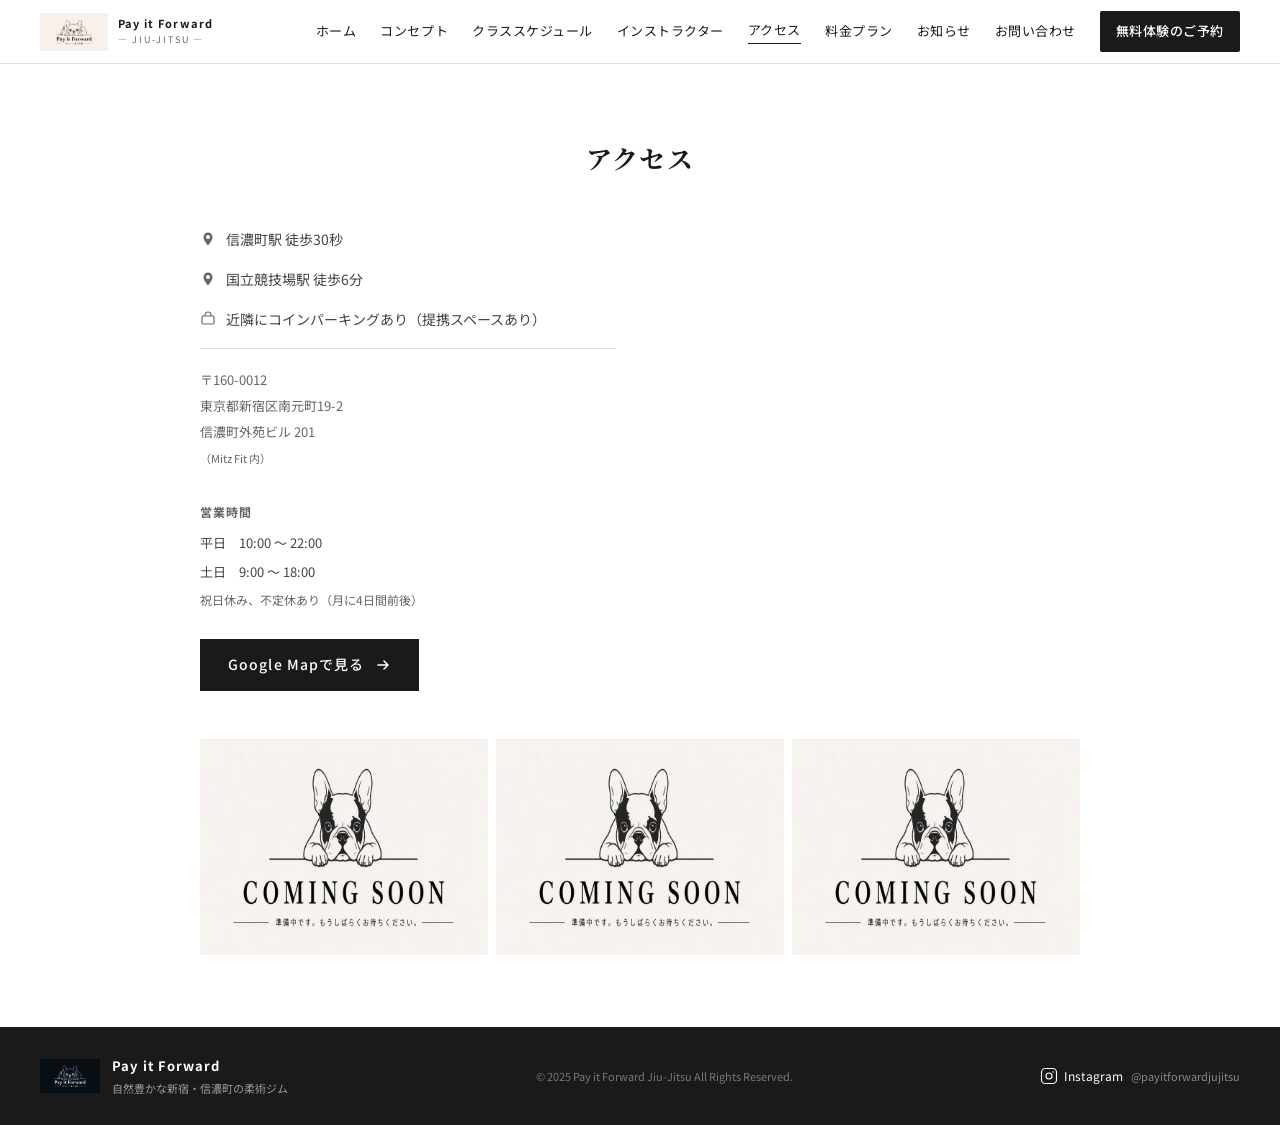
==== access.html @ 519ee36d "Add files via upload" ====
<!DOCTYPE html>
<html lang="ja">
<head>
    <meta charset="UTF-8">
  <meta name="color-scheme" content="light">
  <meta name="viewport" content="width=device-width, initial-scale=1.0">
  <meta name="description" content="東京都新宿区南元町19-2 信濃町外苑ビル201（Mitz Fit内）。信濃町駅徒歩30秒、国立競技場駅徒歩6分。営業時間：平日10:00〜22:00、土日9:00〜18:00。">
  <meta name="keywords" content="アクセス,信濃町,新宿区南元町,柔術,道場,地図,営業時間">
  <meta name="robots" content="index, follow">
  <title>アクセス｜Pay it Forward JIU-JITSU｜信濃町駅徒歩30秒</title>

  <!-- OGP -->
  <meta property="og:type" content="website">
  <meta property="og:title" content="アクセス｜Pay it Forward JIU-JITSU｜信濃町駅徒歩30秒">
  <meta property="og:description" content="東京都新宿区南元町19-2 信濃町外苑ビル201（Mitz Fit内）。信濃町駅徒歩30秒、国立競技場駅徒歩6分。営業時間：平日10:00〜22:00、土日9:00〜18:00。">
  <meta property="og:url" content="https://mrx-lab13.github.io/test/access.html">
  <meta property="og:image" content="https://mrx-lab13.github.io/test/logo.png">
  <meta property="og:site_name" content="Pay it Forward JIU-JITSU">
  <meta property="og:locale" content="ja_JP">

  <!-- Twitter Card -->
  <meta name="twitter:card" content="summary">
  <meta name="twitter:title" content="アクセス｜Pay it Forward JIU-JITSU｜信濃町駅徒歩30秒">
  <meta name="twitter:description" content="東京都新宿区南元町19-2 信濃町外苑ビル201（Mitz Fit内）。信濃町駅徒歩30秒、国立競技場駅徒歩6分。営業時間：平日10:00〜22:00、土日9:00〜18:00。">
  <meta name="twitter:image" content="https://mrx-lab13.github.io/test/logo.png">

  <!-- Favicon -->
  <link rel="icon" type="image/png" href="logo.png">
  <link rel="apple-touch-icon" href="logo.png">

  <!-- 表示速度最適化 -->
  <link rel="preconnect" href="https://fonts.googleapis.com">
  <link rel="preconnect" href="https://fonts.gstatic.com" crossorigin>
  <link rel="dns-prefetch" href="https://fonts.googleapis.com">

  <link rel="stylesheet" href="common.css">
  <style>
    .access-section {
      padding: 72px 40px;
      max-width: 960px;
      margin: 0 auto;
    }

    /* 住所左・地図右 */
    .access-layout {
      display: grid;
      grid-template-columns: 1fr 1fr;
      gap: 48px;
      margin-bottom: 48px;
      align-items: start;
    }

    .access-info-item {
      display: flex;
      align-items: flex-start;
      gap: 10px;
      font-size: 14px;
      line-height: 1.7;
      margin-bottom: 16px;
      color: #444;
    }

    .access-info-item svg { flex-shrink: 0; margin-top: 3px; }

    .access-address {
      border-top: 1px solid var(--gray-mid);
      padding-top: 18px;
      margin-top: 8px;
      margin-bottom: 28px;
      font-size: 13px;
      color: var(--gray-text);
      line-height: 2;
    }

    /* 地図 */
    .access-map {
      width: 100%;
      aspect-ratio: 4/3;
      overflow: hidden;
      min-height: 280px;
    }

    .access-map img {
      width: 100%;
      height: 100%;
      object-fit: cover;
    }

    /* 施設写真 3枚 */
    .access-photos {
      display: grid;
      grid-template-columns: repeat(3, 1fr);
      gap: 8px;
    }

    .access-photos img {
      width: 100%;
      aspect-ratio: 4/3;
      object-fit: cover;
    }

    /* ===== TABLET ===== */
    @media (max-width: 1024px) {
      .access-section { padding: 56px 24px; }
      .access-layout { gap: 28px; }
    }

    /* ===== SP ===== */
    @media (max-width: 768px) {
      .access-section { padding: 40px 20px; }

      .access-layout {
        grid-template-columns: 1fr;
        gap: 28px;
        margin-bottom: 32px;
      }

      .access-map { aspect-ratio: 16/9; }
      .access-photos { gap: 6px; }
    }

    @media (max-width: 480px) {
      .access-photos {
        grid-template-columns: 1fr;
        gap: 8px;
      }
      .access-photos img { aspect-ratio: 16/9; }
    }
  </style>
</head>
<body>
  <div class="page-wrapper">

    <header class="site-header">
      <a href="index.html" class="site-logo">
        <img src="logo.png" alt="Pay it Forward Jiu-Jitsu ロゴ">
        <div><div class="logo-text">Pay it Forward</div><div class="logo-sub">— JIU-JITSU —</div></div>
      </a>
      <nav class="site-nav">
        <a href="index.html">ホーム</a>
        <a href="concept.html">コンセプト</a>
        <a href="schedule.html">クラススケジュール</a>
        <a href="instructor.html">インストラクター</a>
        <a href="access.html" class="active">アクセス</a>
        <a href="pricing.html">料金プラン</a>
        <a href="news.html">お知らせ</a>
        <a href="contact.html">お問い合わせ</a>
        <a href="contact.html" class="btn-cta">無料体験のご予約</a>
      </nav>
      <button class="hamburger" id="hamburger" aria-label="メニュー"><span></span><span></span><span></span></button>
    </header>

    <div class="mobile-menu" id="mobileMenu">
      <a href="index.html">ホーム</a>
      <a href="concept.html">コンセプト</a>
      <a href="schedule.html">クラススケジュール</a>
      <a href="instructor.html">インストラクター</a>
      <a href="access.html">アクセス</a>
      <a href="pricing.html">料金プラン</a>
      <a href="news.html">お知らせ</a>
      <a href="contact.html">お問い合わせ</a>
      <a href="contact.html" class="btn-cta">無料体験のご予約</a>
    </div>

    <main>
      <section class="access-section">
        <h2 class="section-title">アクセス</h2>

        <div class="access-layout">
          <div>
            <div class="access-info-item">
              <svg width="16" height="16" viewBox="0 0 16 16" fill="none"><path d="M8 1.5C5.52 1.5 3.5 3.52 3.5 6c0 3.75 4.5 8.5 4.5 8.5S12.5 9.75 12.5 6c0-2.48-2.02-4.5-4.5-4.5zM8 8a2 2 0 1 1 0-4 2 2 0 0 1 0 4z" fill="#666"/></svg>
              信濃町駅 徒歩30秒
            </div>
            <div class="access-info-item">
              <svg width="16" height="16" viewBox="0 0 16 16" fill="none"><path d="M8 1.5C5.52 1.5 3.5 3.52 3.5 6c0 3.75 4.5 8.5 4.5 8.5S12.5 9.75 12.5 6c0-2.48-2.02-4.5-4.5-4.5zM8 8a2 2 0 1 1 0-4 2 2 0 0 1 0 4z" fill="#666"/></svg>
              国立競技場駅 徒歩6分
            </div>
            <div class="access-info-item">
              <svg width="16" height="16" viewBox="0 0 16 16" fill="none"><rect x="2" y="5" width="12" height="8" rx="1.5" stroke="#666" stroke-width="1.2"/><path d="M5 5V4a3 3 0 0 1 6 0v1" stroke="#666" stroke-width="1.2"/></svg>
              近隣にコインパーキングあり（提携スペースあり）
            </div>

            <div class="access-address">
              〒160-0012<br>
              東京都新宿区南元町19-2<br>
              信濃町外苑ビル 201<br>
              <span style="font-size:11px;color:var(--gray-text);">（Mitz Fit 内）</span>
            </div>

            <div style="margin-bottom:24px;font-size:13px;line-height:2.2;color:#444;"><div style="font-weight:700;font-size:12px;letter-spacing:0.08em;color:var(--gray-text);margin-bottom:4px;">営業時間</div>平日　10:00 〜 22:00<br>土日　9:00 〜 18:00<br><span style="font-size:12px;color:var(--gray-text);">祝日休み、不定休あり（月に4日間前後）</span></div>
            <a href="https://maps.google.com/maps?q=東京都新宿区南元町19-2+信濃町外苑ビル201" target="_blank" rel="noopener" class="btn-primary">
              Google Mapで見る
              <svg width="16" height="16" viewBox="0 0 16 16" fill="none"><path d="M3 8h10M9 4l4 4-4 4" stroke="#fff" stroke-width="1.5" stroke-linecap="round" stroke-linejoin="round"/></svg>
            </a>
          </div>

          <div class="access-map">
            <iframe
              src="https://maps.google.com/maps?q=%E6%9D%B1%E4%BA%AC%E9%83%BD%E6%96%B0%E5%AE%BF%E5%8C%BA%E5%8D%97%E5%85%83%E7%94%BA19-2+%E4%BF%A1%E6%BF%83%E7%94%BA%E5%A4%96%E8%8B%91%E3%83%93%E3%83%AB201&output=embed&z=17"
              width="100%"
              height="100%"
              style="border:0; display:block;"
              allowfullscreen=""
              loading="lazy"
              referrerpolicy="no-referrer-when-downgrade"
              title="Pay it Forward Jiu-Jitsu アクセスマップ">
            </iframe>
          </div>
        </div>

        <!-- 施設写真 -->
        <div class="access-photos">
          <!-- 9.jpg: 外観・入口 -->
          <img src="9.jpg" loading="lazy" alt="施設外観">
          <!-- 10.jpg: 道場内部 -->
          <img src="10.jpg" loading="lazy" alt="道場内部">
          <!-- 11.jpg: 設備・ロッカー -->
          <img src="11.jpg" loading="lazy" alt="施設設備">
        </div>

      </section>
    </main>

    <footer class="site-footer">
      <div class="footer-logo">
        <img src="logo.png" alt="ロゴ">
        <div><div class="footer-logo-name">Pay it Forward</div><div class="footer-logo-tagline">自然豊かな新宿・信濃町の柔術ジム</div></div>
      </div>
      <div class="footer-copy">&copy; 2025 Pay it Forward Jiu-Jitsu All Rights Reserved.</div>
      <div class="footer-sns">
        <a href="#"><svg width="18" height="18" viewBox="0 0 24 24" fill="none"><rect x="2" y="2" width="20" height="20" rx="5" stroke="white" stroke-width="1.5"/><circle cx="12" cy="12" r="4" stroke="white" stroke-width="1.5"/><circle cx="17.5" cy="6.5" r="1" fill="white"/></svg>Instagram</a>
        <span class="footer-sns-handle">@payitforwardjujitsu</span>
      </div>
    </footer>

  </div>
  <script>
    var ham = document.getElementById('hamburger');
    var menu = document.getElementById('mobileMenu');
    ham.addEventListener('click', function() { ham.classList.toggle('open'); menu.classList.toggle('open'); document.body.classList.toggle('menu-open'); });
    menu.querySelectorAll('a').forEach(function(a) { a.addEventListener('click', function() { ham.classList.remove('open'); menu.classList.remove('open'); document.body.classList.remove('menu-open'); }); });
  </script>
</body>
</html>
---- common.css ----
/* ===== GOOGLE FONTS ===== */
@import url('https://fonts.googleapis.com/css2?family=Noto+Sans+JP:wght@300;400;500;700&family=Noto+Serif+JP:wght@400;700&display=swap');

/* ===== RESET & BASE ===== */
*, *::before, *::after { box-sizing: border-box; margin: 0; padding: 0; }

:root {
  --black: #1a1a1a;
  --white: #ffffff;
  --gray-light: #f5f5f5;
  --gray-mid: #e0e0e0;
  --gray-text: #666666;
  --font-serif: 'Noto Serif JP', 'Georgia', serif;
  --font-sans: 'Noto Sans JP', 'Helvetica Neue', sans-serif;
  --header-h: 64px;
}

html {
  font-size: 16px;
  scroll-behavior: smooth;
  color-scheme: light only;
}

body {
  font-family: var(--font-sans);
  color: #1a1a1a;
  background-color: #ffffff;
  line-height: 1.7;
  -webkit-font-smoothing: antialiased;
}

/* ダークモード完全無効化 */
@media (prefers-color-scheme: dark) {
  html { color-scheme: light; }
  body { background-color: #ffffff !important; color: #1a1a1a !important; }
  * { color: inherit; background-color: inherit; }
}

img { max-width: 100%; height: auto; display: block; }
a { color: inherit; text-decoration: none; }
ul { list-style: none; }

/* ===== HEADER ===== */
.site-header {
  display: flex;
  align-items: center;
  justify-content: space-between;
  padding: 0 40px;
  height: var(--header-h);
  border-bottom: 1px solid var(--gray-mid);
  background: var(--white);
  position: sticky;
  top: 0;
  z-index: 200;
}

.site-logo {
  display: flex;
  align-items: center;
  gap: 10px;
  flex-shrink: 0;
}

.site-logo img { height: 38px; width: auto; }

.logo-text {
  font-size: 11px;
  font-weight: 700;
  letter-spacing: 0.1em;
  line-height: 1.4;
}

.logo-sub {
  font-size: 9px;
  letter-spacing: 0.2em;
  color: var(--gray-text);
}

/* ===== NAV (PC) ===== */
.site-nav {
  display: flex;
  align-items: center;
  gap: 24px;
}

.site-nav a {
  font-size: 13px;
  color: var(--black);
  letter-spacing: 0.04em;
  white-space: nowrap;
  transition: opacity 0.2s;
}

.site-nav a:hover { opacity: 0.5; }

.site-nav a.active {
  border-bottom: 1.5px solid var(--black);
  padding-bottom: 1px;
}

.btn-cta {
  background: var(--black);
  color: var(--white) !important;
  padding: 9px 16px;
  font-size: 12px;
  font-weight: 500;
  letter-spacing: 0.05em;
  white-space: nowrap;
  border-radius: 2px;
  transition: opacity 0.2s;
}

.btn-cta:hover { opacity: 0.7 !important; border-bottom: none !important; }

/* ===== HAMBURGER (SP/TAB) ===== */
.hamburger {
  display: none;
  flex-direction: column;
  justify-content: center;
  gap: 5px;
  width: 32px;
  height: 32px;
  cursor: pointer;
  background: none;
  border: none;
  padding: 4px;
  z-index: 300;
}

.hamburger span {
  display: block;
  height: 1.5px;
  background: var(--black);
  transition: all 0.3s;
  transform-origin: center;
}

.hamburger.open span:nth-child(1) { transform: translateY(6.5px) rotate(45deg); }
.hamburger.open span:nth-child(2) { opacity: 0; }
.hamburger.open span:nth-child(3) { transform: translateY(-6.5px) rotate(-45deg); }

/* ===== MOBILE MENU OVERLAY ===== */
.mobile-menu {
  display: none;
  position: fixed;
  inset: 0;
  background: var(--white);
  z-index: 150;
  flex-direction: column;
  align-items: center;
  justify-content: center;
  gap: 0;
  padding-top: var(--header-h);
}

.mobile-menu.open { display: flex; }

.mobile-menu a {
  font-size: 16px;
  font-weight: 500;
  letter-spacing: 0.08em;
  color: var(--black);
  width: 100%;
  max-width: 320px;
  padding: 18px 0;
  text-align: center;
  border-bottom: 1px solid var(--gray-mid);
}

.mobile-menu .btn-cta {
  margin-top: 32px;
  background: var(--black);
  color: var(--white) !important;
  border-radius: 2px;
  border-bottom: none !important;
  padding: 14px 32px;
  font-size: 14px;
  max-width: 280px;
}

/* ===== BUTTONS ===== */
.btn-primary {
  display: inline-flex;
  align-items: center;
  gap: 10px;
  background: var(--black);
  color: var(--white);
  padding: 14px 28px;
  font-size: 14px;
  font-weight: 500;
  letter-spacing: 0.08em;
  border: none;
  cursor: pointer;
  transition: opacity 0.2s;
  font-family: var(--font-sans);
}

.btn-primary:hover { opacity: 0.75; }

/* ===== SECTION TITLE ===== */
.section-title {
  font-family: var(--font-serif);
  font-size: 26px;
  font-weight: 700;
  letter-spacing: 0.05em;
  text-align: center;
  margin-bottom: 48px;
}

/* ===== PAGE WRAPPER ===== */
.page-wrapper { min-height: 100vh; display: flex; flex-direction: column; }
main { flex: 1; }

/* ===== FOOTER ===== */
.site-footer {
  background: var(--black);
  color: var(--white);
  padding: 28px 40px;
  display: flex;
  align-items: center;
  justify-content: space-between;
  gap: 16px;
  flex-wrap: wrap;
}

.footer-logo { display: flex; align-items: center; gap: 12px; }
.footer-logo img { height: 34px; filter: invert(1); }
.footer-logo-name { font-size: 13px; font-weight: 700; letter-spacing: 0.08em; }
.footer-logo-tagline { font-size: 11px; color: #999; margin-top: 2px; }
.footer-copy { font-size: 11px; color: #777; }

.footer-sns { display: flex; align-items: center; gap: 8px; }
.footer-sns a {
  display: flex; align-items: center; gap: 6px;
  font-size: 12px; color: var(--white);
  transition: opacity 0.2s;
}
.footer-sns a:hover { opacity: 0.7; }
.footer-sns-handle { font-size: 11px; color: #888; }

/* ===== HAMBURGER JS ===== */
/* toggled via JS: body.menu-open */
body.menu-open { overflow: hidden; }

/* ============================================================
   RESPONSIVE BREAKPOINTS
   PC:      1025px〜
   Tablet:  769px〜1024px
   SP:      〜768px
   ============================================================ */

/* ---------- Tablet ---------- */
@media (max-width: 1024px) {
  .site-header { padding: 0 24px; }
  .site-nav { gap: 14px; }
  .site-nav a { font-size: 12px; }
  .site-footer { padding: 24px 24px; }
  .section-title { font-size: 24px; }
}

/* ---------- Tablet以下: ハンバーガー ---------- */
@media (max-width: 768px) {
  :root { --header-h: 56px; }
  .site-header { padding: 0 20px; }
  .site-nav { display: none; }
  .hamburger { display: flex; }
  .section-title { font-size: 20px; margin-bottom: 28px; }

  .site-footer {
    flex-direction: column;
    align-items: flex-start;
    gap: 16px;
    padding: 24px 20px;
  }

  .footer-copy { font-size: 10px; }
}

/* ---------- SP ---------- */
@media (max-width: 480px) {
  .btn-primary { font-size: 13px; padding: 12px 20px; }
}
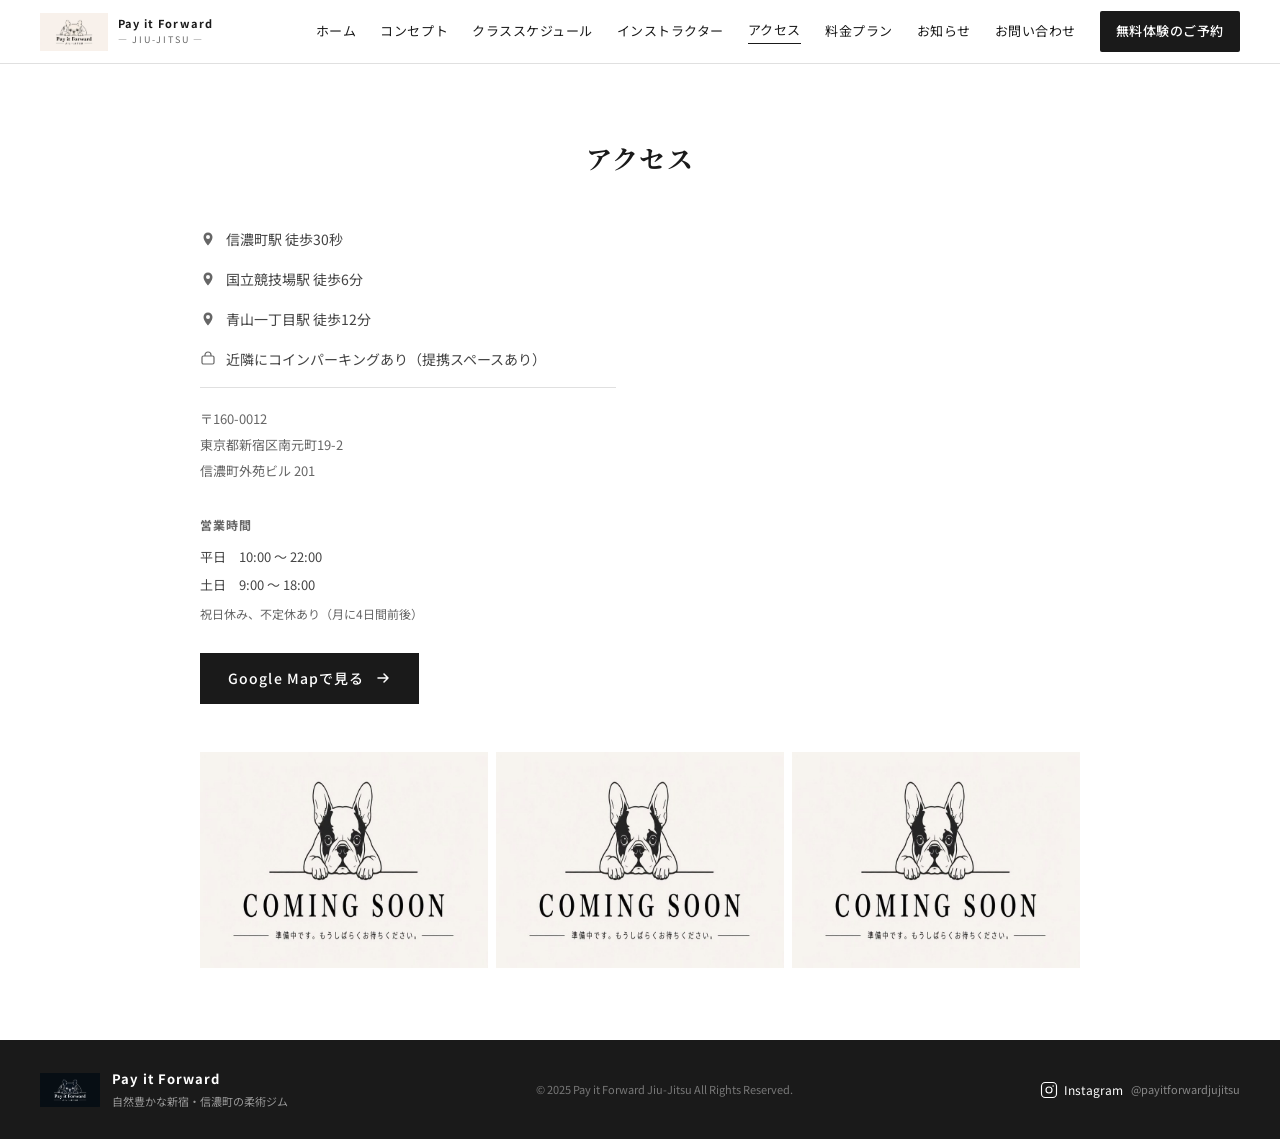
==== commit a704d75e: "Add files via upload" ====
--- a/access.html
+++ b/access.html
@@ -177,6 +177,10 @@
               国立競技場駅 徒歩6分
             </div>
             <div class="access-info-item">
+              <svg width="16" height="16" viewBox="0 0 16 16" fill="none"><path d="M8 1.5C5.52 1.5 3.5 3.52 3.5 6c0 3.75 4.5 8.5 4.5 8.5S12.5 9.75 12.5 6c0-2.48-2.02-4.5-4.5-4.5zM8 8a2 2 0 1 1 0-4 2 2 0 0 1 0 4z" fill="#666"/></svg>
+              青山一丁目駅 徒歩12分
+            </div>
+            <div class="access-info-item">
               <svg width="16" height="16" viewBox="0 0 16 16" fill="none"><rect x="2" y="5" width="12" height="8" rx="1.5" stroke="#666" stroke-width="1.2"/><path d="M5 5V4a3 3 0 0 1 6 0v1" stroke="#666" stroke-width="1.2"/></svg>
               近隣にコインパーキングあり（提携スペースあり）
             </div>
@@ -185,7 +189,6 @@
               〒160-0012<br>
               東京都新宿区南元町19-2<br>
               信濃町外苑ビル 201<br>
-              <span style="font-size:11px;color:var(--gray-text);">（Mitz Fit 内）</span>
             </div>
 
             <div style="margin-bottom:24px;font-size:13px;line-height:2.2;color:#444;"><div style="font-weight:700;font-size:12px;letter-spacing:0.08em;color:var(--gray-text);margin-bottom:4px;">営業時間</div>平日　10:00 〜 22:00<br>土日　9:00 〜 18:00<br><span style="font-size:12px;color:var(--gray-text);">祝日休み、不定休あり（月に4日間前後）</span></div>
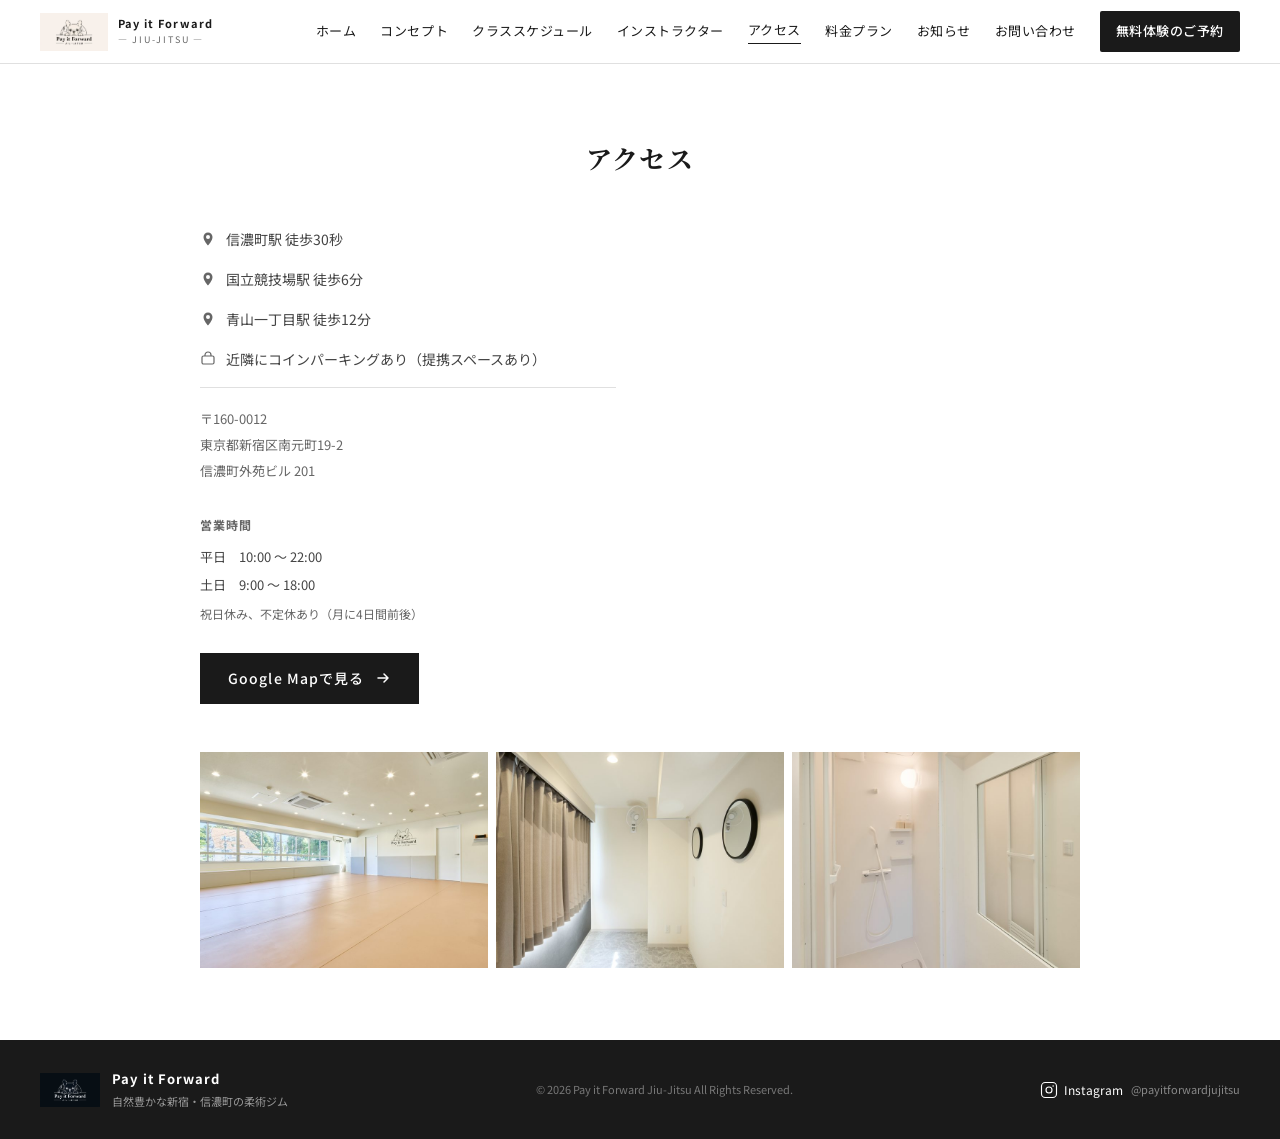
==== commit 42bcbe6b: "Add files via upload" ====
--- a/access.html
+++ b/access.html
@@ -13,8 +13,8 @@
   <meta property="og:type" content="website">
   <meta property="og:title" content="アクセス｜Pay it Forward JIU-JITSU｜信濃町駅徒歩30秒">
   <meta property="og:description" content="東京都新宿区南元町19-2 信濃町外苑ビル201（Mitz Fit内）。信濃町駅徒歩30秒、国立競技場駅徒歩6分。営業時間：平日10:00〜22:00、土日9:00〜18:00。">
-  <meta property="og:url" content="https://mrx-lab13.github.io/test/access.html">
-  <meta property="og:image" content="https://mrx-lab13.github.io/test/logo.png">
+  <meta property="og:url" content="https://payitforwardjiujitsu.com/access.html">
+  <meta property="og:image" content="https://payitforwardjiujitsu.com/logo.png">
   <meta property="og:site_name" content="Pay it Forward JIU-JITSU">
   <meta property="og:locale" content="ja_JP">
 
@@ -22,7 +22,9 @@
   <meta name="twitter:card" content="summary">
   <meta name="twitter:title" content="アクセス｜Pay it Forward JIU-JITSU｜信濃町駅徒歩30秒">
   <meta name="twitter:description" content="東京都新宿区南元町19-2 信濃町外苑ビル201（Mitz Fit内）。信濃町駅徒歩30秒、国立競技場駅徒歩6分。営業時間：平日10:00〜22:00、土日9:00〜18:00。">
-  <meta name="twitter:image" content="https://mrx-lab13.github.io/test/logo.png">
+  <meta name="twitter:image" content="https://payitforwardjiujitsu.com/logo.png">
+
+  <link rel="canonical" href="https://payitforwardjiujitsu.com/access.html">
 
   <!-- Favicon -->
   <link rel="icon" type="image/png" href="logo.png">
@@ -164,7 +166,7 @@
 
     <main>
       <section class="access-section">
-        <h2 class="section-title">アクセス</h2>
+        <h1 class="section-title">アクセス</h1>
 
         <div class="access-layout">
           <div>
@@ -215,11 +217,11 @@
         <!-- 施設写真 -->
         <div class="access-photos">
           <!-- 9.jpg: 外観・入口 -->
-          <img src="9.jpg" loading="lazy" alt="施設外観">
+          <img src="9.jpg" loading="lazy" alt="館内の様子">
           <!-- 10.jpg: 道場内部 -->
           <img src="10.jpg" loading="lazy" alt="道場内部">
           <!-- 11.jpg: 設備・ロッカー -->
-          <img src="11.jpg" loading="lazy" alt="施設設備">
+          <img src="11.jpg" loading="lazy" alt="シャワールーム">
         </div>
 
       </section>
@@ -230,7 +232,7 @@
         <img src="logo.png" alt="ロゴ">
         <div><div class="footer-logo-name">Pay it Forward</div><div class="footer-logo-tagline">自然豊かな新宿・信濃町の柔術ジム</div></div>
       </div>
-      <div class="footer-copy">&copy; 2025 Pay it Forward Jiu-Jitsu All Rights Reserved.</div>
+      <div class="footer-copy">&copy; 2026 Pay it Forward Jiu-Jitsu All Rights Reserved.</div>
       <div class="footer-sns">
         <a href="#"><svg width="18" height="18" viewBox="0 0 24 24" fill="none"><rect x="2" y="2" width="20" height="20" rx="5" stroke="white" stroke-width="1.5"/><circle cx="12" cy="12" r="4" stroke="white" stroke-width="1.5"/><circle cx="17.5" cy="6.5" r="1" fill="white"/></svg>Instagram</a>
         <span class="footer-sns-handle">@payitforwardjujitsu</span>
--- a/common.css
+++ b/common.css
@@ -26,14 +26,17 @@
   color: #1a1a1a;
   background-color: #ffffff;
   line-height: 1.7;
+  overflow-x: hidden;
   -webkit-font-smoothing: antialiased;
 }
 
-/* ダークモード完全無効化 */
+/* ダークモード完全無効化
+   ※ここに `* { background-color: inherit }` を書かないこと。
+     全要素が親の背景色を継承してしまい、写真の上に乗せた文字ブロックが
+     不透明なベタ塗りの箱になってヒーローが崩れる（iPhoneのダークモードで発生） */
 @media (prefers-color-scheme: dark) {
   html { color-scheme: light; }
   body { background-color: #ffffff !important; color: #1a1a1a !important; }
-  * { color: inherit; background-color: inherit; }
 }
 
 img { max-width: 100%; height: auto; display: block; }
@@ -250,10 +253,19 @@
    ============================================================ */
 
 /* ---------- Tablet ---------- */
-@media (max-width: 1024px) {
+/* 1200px以下：ヘッダーが横にはみ出して横スクロールが出るのを防ぐ */
+@media (max-width: 1200px) {
   .site-header { padding: 0 24px; }
   .site-nav { gap: 14px; }
   .site-nav a { font-size: 12px; }
+  .btn-cta { padding: 9px 12px; font-size: 11px; }
+}
+
+@media (max-width: 1024px) {
+  .site-header { padding: 0 16px; }
+  .site-nav { gap: 10px; }
+  .site-nav a { font-size: 11px; }
+  .site-header .btn-cta { display: none; }
   .site-footer { padding: 24px 24px; }
   .section-title { font-size: 24px; }
 }
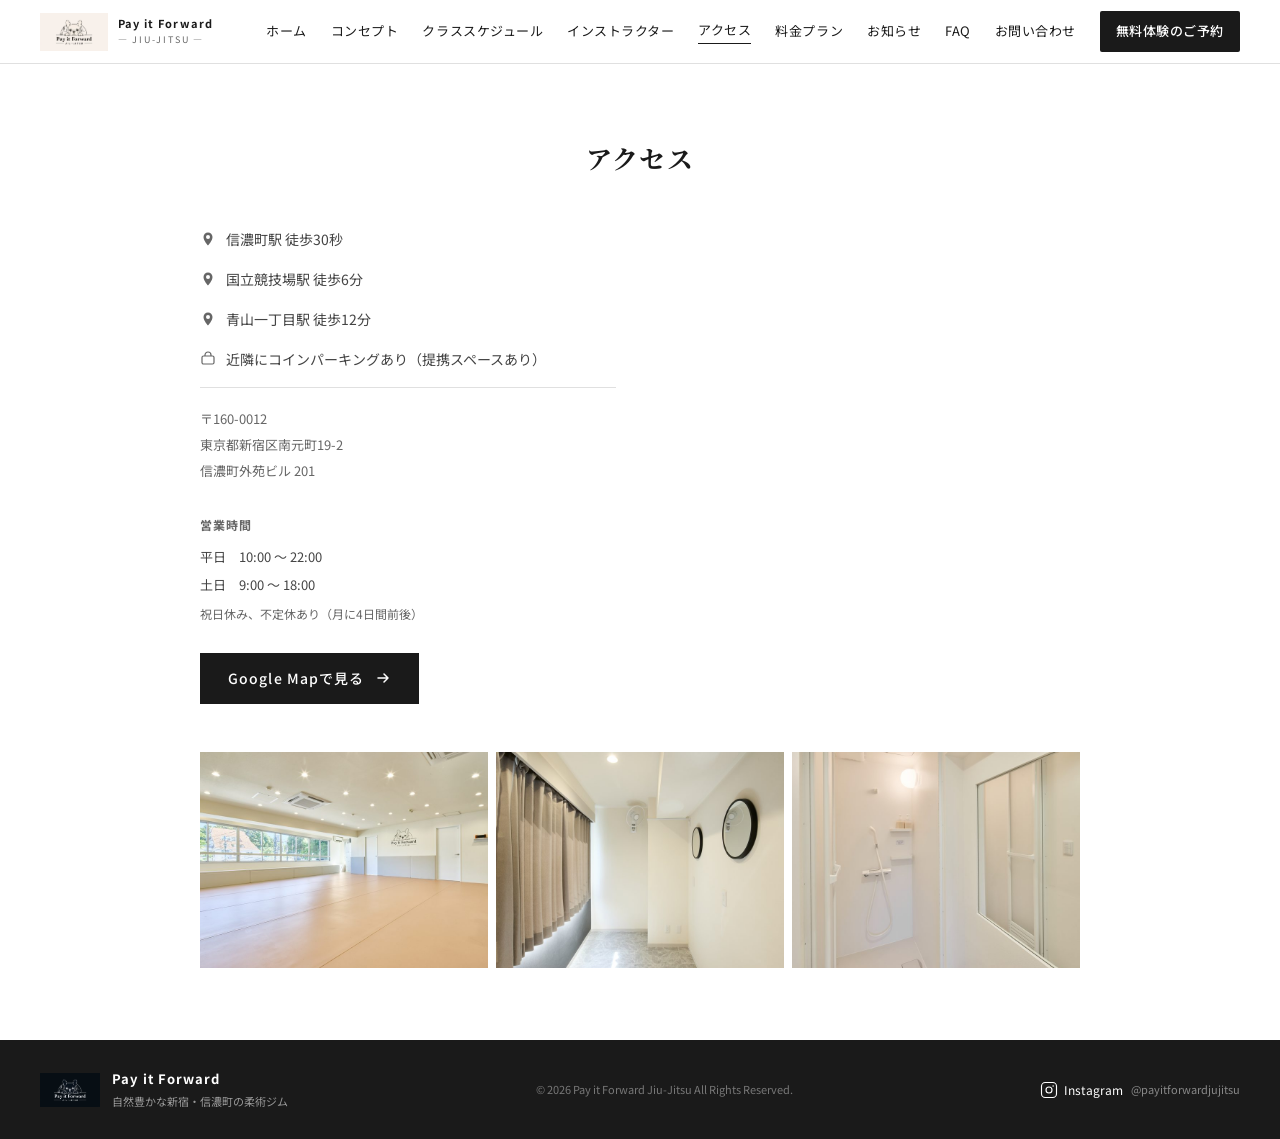
==== commit 1031a963: "Add files via upload" ====
--- a/access.html
+++ b/access.html
@@ -146,6 +146,7 @@
         <a href="access.html" class="active">アクセス</a>
         <a href="pricing.html">料金プラン</a>
         <a href="news.html">お知らせ</a>
+        <a href="faq.html">FAQ</a>
         <a href="contact.html">お問い合わせ</a>
         <a href="contact.html" class="btn-cta">無料体験のご予約</a>
       </nav>
@@ -160,6 +161,7 @@
       <a href="access.html">アクセス</a>
       <a href="pricing.html">料金プラン</a>
       <a href="news.html">お知らせ</a>
+      <a href="faq.html">FAQ</a>
       <a href="contact.html">お問い合わせ</a>
       <a href="contact.html" class="btn-cta">無料体験のご予約</a>
     </div>
